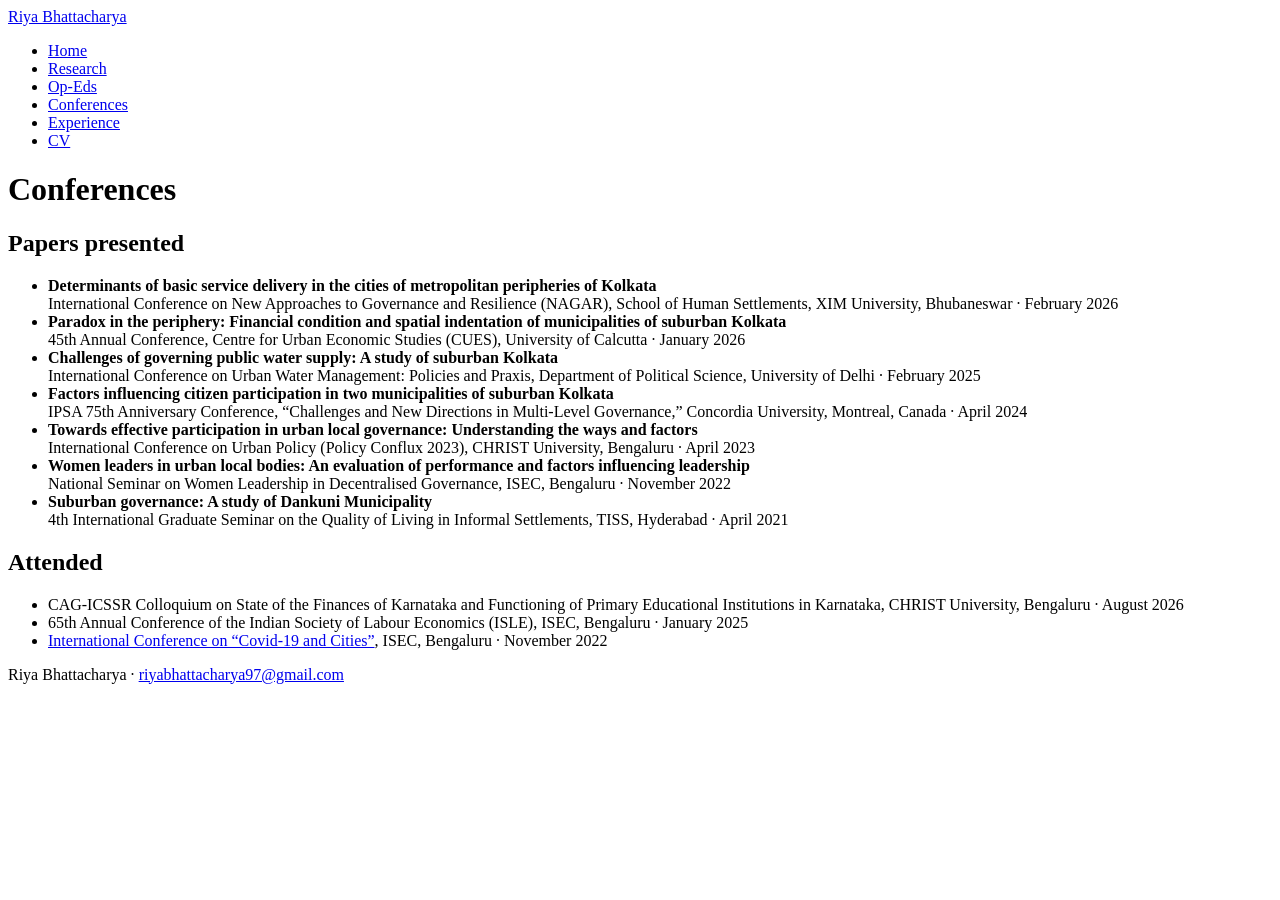
==== conferences.html @ e12c3a0f "Add files via upload" ====
<!doctype html>
<html lang="en">
<head>
<meta charset="utf-8">
<meta name="viewport" content="width=device-width, initial-scale=1">
<title>Conferences · Riya Bhattacharya</title>
<meta name="description" content="Conference presentations by Riya Bhattacharya.">
<link rel="preconnect" href="https://fonts.googleapis.com">
<link href="https://fonts.googleapis.com/css2?family=Inter:wght@400;600&family=Source+Serif+4:wght@400;600&display=swap" rel="stylesheet">
<link rel="stylesheet" href="assets/style.css">
</head>
<body>
<header class="site-header">
  <nav class="nav">
    <a class="brand" href="index.html">Riya Bhattacharya</a>
    <ul>
      <li><a href="index.html">Home</a></li>
      <li><a href="research.html">Research</a></li>
      <li><a href="op-eds.html">Op-Eds</a></li>
      <li><a class="active" href="conferences.html">Conferences</a></li>
      <li><a href="experience.html">Experience</a></li>
      <li><a href="cv.html">CV</a></li>
    </ul>
  </nav>
</header>

<main>
  <h1 class="page-title">Conferences</h1>

  <h2>Papers presented</h2>
  <ul class="plain">
    <li><strong>Determinants of basic service delivery in the cities of metropolitan peripheries of Kolkata</strong><br><span class="meta">International Conference on New Approaches to Governance and Resilience (NAGAR), School of Human Settlements, XIM University, Bhubaneswar · February 2026</span></li>
    <li><strong>Paradox in the periphery: Financial condition and spatial indentation of municipalities of suburban Kolkata</strong><br><span class="meta">45th Annual Conference, Centre for Urban Economic Studies (CUES), University of Calcutta · January 2026</span></li>
    <li><strong>Challenges of governing public water supply: A study of suburban Kolkata</strong><br><span class="meta">International Conference on Urban Water Management: Policies and Praxis, Department of Political Science, University of Delhi · February 2025</span></li>
    <li><strong>Factors influencing citizen participation in two municipalities of suburban Kolkata</strong><br><span class="meta">IPSA 75th Anniversary Conference, “Challenges and New Directions in Multi-Level Governance,” Concordia University, Montreal, Canada · April 2024</span></li>
    <li><strong>Towards effective participation in urban local governance: Understanding the ways and factors</strong><br><span class="meta">International Conference on Urban Policy (Policy Conflux 2023), CHRIST University, Bengaluru · April 2023</span></li>
    <li><strong>Women leaders in urban local bodies: An evaluation of performance and factors influencing leadership</strong><br><span class="meta">National Seminar on Women Leadership in Decentralised Governance, ISEC, Bengaluru · November 2022</span></li>
    <li><strong>Suburban governance: A study of Dankuni Municipality</strong><br><span class="meta">4th International Graduate Seminar on the Quality of Living in Informal Settlements, TISS, Hyderabad · April 2021</span></li>
  </ul>

  <h2>Attended</h2>
  <ul class="plain">
    <li>CAG-ICSSR Colloquium on State of the Finances of Karnataka and Functioning of Primary Educational Institutions in Karnataka, CHRIST University, Bengaluru <span class="meta">· August 2026</span></li>
    <li>65th Annual Conference of the Indian Society of Labour Economics (ISLE), ISEC, Bengaluru <span class="meta">· January 2025</span></li>
    <li><a href="https://www.isec.ac.in/?page_id=13111">International Conference on “Covid-19 and Cities”</a>, ISEC, Bengaluru <span class="meta">· November 2022</span></li>
  </ul>
</main>

<footer>
  Riya Bhattacharya · <a href="mailto:riyabhattacharya97@gmail.com">riyabhattacharya97@gmail.com</a>
</footer>
</body>
</html>
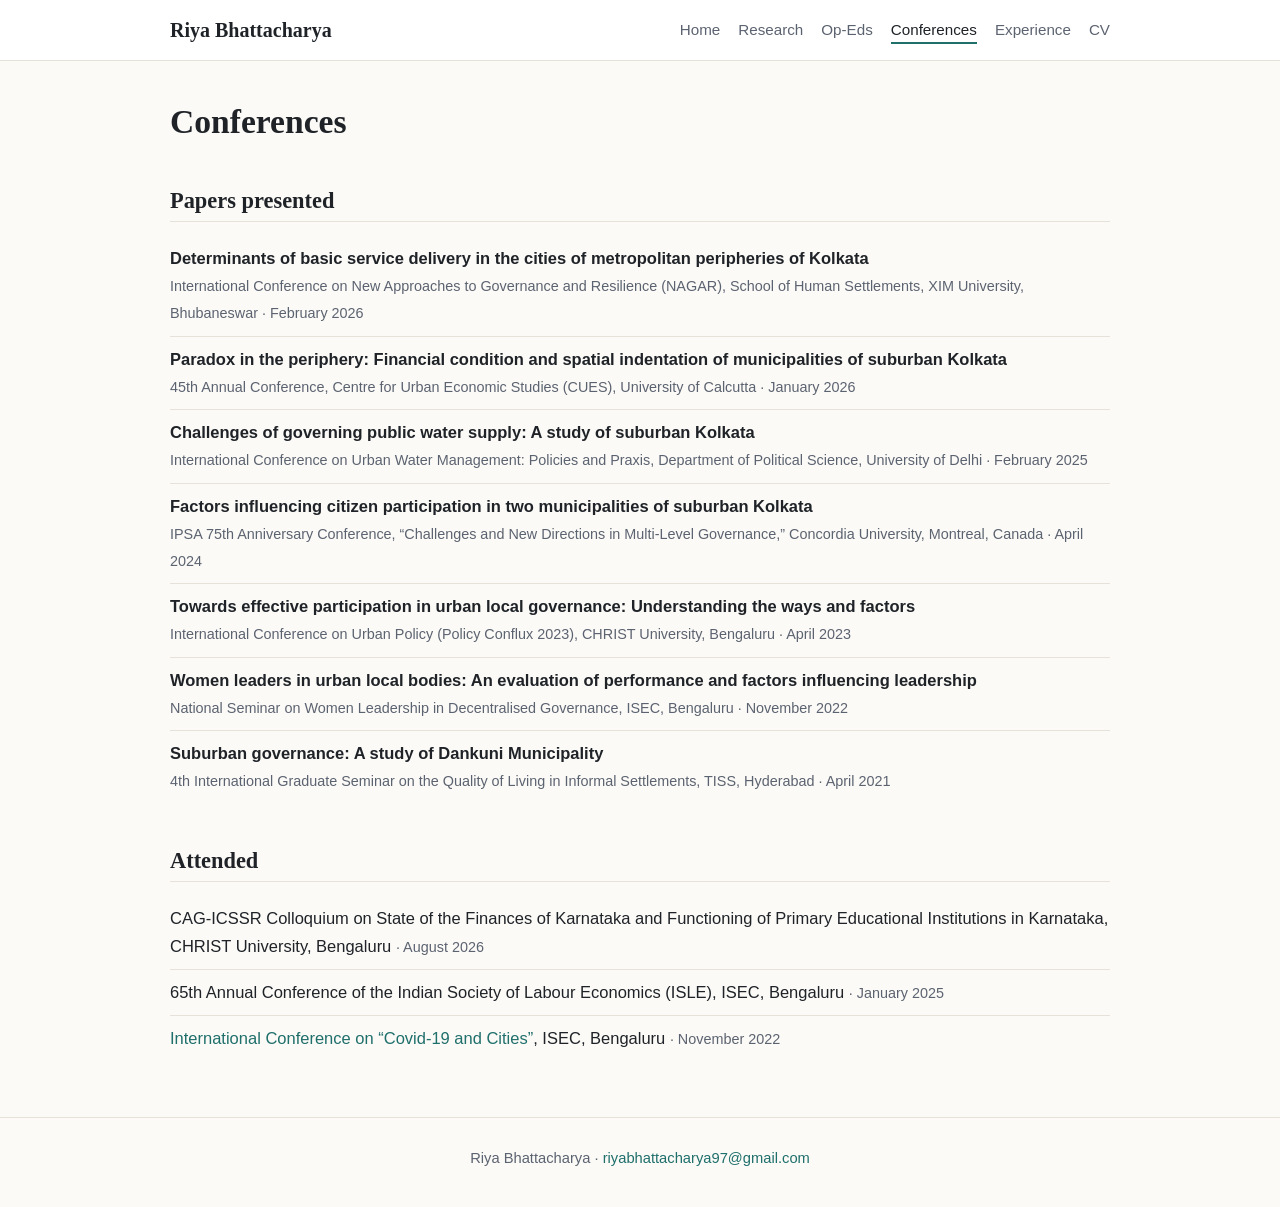
==== commit 5f72f6b4: "Add files via upload" ====
--- a/conferences.html
+++ b/conferences.html
@@ -7,7 +7,7 @@
 <meta name="description" content="Conference presentations by Riya Bhattacharya.">
 <link rel="preconnect" href="https://fonts.googleapis.com">
 <link href="https://fonts.googleapis.com/css2?family=Inter:wght@400;600&family=Source+Serif+4:wght@400;600&display=swap" rel="stylesheet">
-<link rel="stylesheet" href="assets/style.css">
+<link rel="stylesheet" href="style.css">
 </head>
 <body>
 <header class="site-header">
--- a/style.css
+++ b/style.css
@@ -0,0 +1,119 @@
+:root {
+  --bg: #fbfaf7;
+  --surface: #ffffff;
+  --text: #1f2328;
+  --muted: #5c6370;
+  --accent: #1f6f6b;
+  --accent-soft: #e4f1ef;
+  --rule: #e6e2da;
+  --serif: "Source Serif 4", Georgia, "Times New Roman", serif;
+  --sans: "Inter", Arial, Helvetica, sans-serif;
+}
+@media (prefers-color-scheme: dark) {
+  :root {
+    --bg: #15171a;
+    --surface: #1c1f23;
+    --text: #e7e5e0;
+    --muted: #a3a8b0;
+    --accent: #7cc7bf;
+    --accent-soft: #1c2b2a;
+    --rule: #2e3237;
+  }
+}
+* { box-sizing: border-box; }
+html { scroll-behavior: smooth; }
+body {
+  margin: 0;
+  background: var(--bg);
+  color: var(--text);
+  font-family: var(--sans);
+  font-size: 16.5px;
+  line-height: 1.65;
+}
+a { color: var(--accent); text-decoration: none; }
+a:hover { text-decoration: underline; }
+
+/* Header */
+.site-header {
+  border-bottom: 1px solid var(--rule);
+  background: var(--surface);
+  position: sticky; top: 0; z-index: 10;
+}
+.nav {
+  max-width: 980px; margin: 0 auto; padding: 0 20px;
+  display: flex; align-items: center; justify-content: space-between;
+  min-height: 60px; gap: 16px; flex-wrap: wrap;
+}
+.brand { font-family: var(--serif); font-size: 1.25rem; font-weight: 600; color: var(--text); }
+.brand:hover { text-decoration: none; }
+.nav ul { list-style: none; display: flex; flex-wrap: wrap; gap: 4px 18px; margin: 0; padding: 8px 0; }
+.nav ul a { color: var(--muted); font-size: 0.95rem; padding: 4px 0; border-bottom: 2px solid transparent; }
+.nav ul a:hover { color: var(--text); text-decoration: none; }
+.nav ul a.active { color: var(--text); border-bottom-color: var(--accent); }
+
+/* Layout */
+main { max-width: 980px; margin: 0 auto; padding: 40px 20px 56px; }
+h1, h2, h3 { font-family: var(--serif); line-height: 1.25; }
+h1 { font-size: 2.1rem; margin: 0 0 6px; }
+h2 {
+  font-size: 1.4rem; margin: 44px 0 14px; padding-bottom: 6px;
+  border-bottom: 1px solid var(--rule);
+}
+h3 { font-size: 1.1rem; margin: 26px 0 8px; color: var(--muted); font-family: var(--sans); font-weight: 600; letter-spacing: 0.02em; }
+.page-title { margin-bottom: 8px; }
+.lede { color: var(--muted); margin-top: 0; }
+
+/* Hero */
+.hero { display: grid; grid-template-columns: 220px 1fr; gap: 36px; align-items: start; }
+.hero img {
+  width: 220px; height: 220px; object-fit: cover; border-radius: 6px;
+  border: 1px solid var(--rule); background: var(--accent-soft);
+}
+.role { font-size: 1.05rem; color: var(--muted); margin: 0 0 18px; }
+.links { display: flex; flex-wrap: wrap; gap: 8px; margin: 18px 0 0; padding: 0; list-style: none; }
+.links a {
+  display: inline-block; padding: 5px 12px; border: 1px solid var(--rule);
+  border-radius: 999px; font-size: 0.9rem; color: var(--text); background: var(--surface);
+}
+.links a:hover { border-color: var(--accent); color: var(--accent); text-decoration: none; }
+.links a.primary { background: var(--accent); border-color: var(--accent); color: #fff; }
+@media (prefers-color-scheme: dark) { .links a.primary { color: #15171a; } }
+
+/* Lists */
+.pubs { padding-left: 1.3em; margin: 0; }
+.pubs li { margin-bottom: 14px; }
+.pubs .title { font-weight: 600; }
+.venue { font-style: italic; }
+.status {
+  display: inline-block; font-size: 0.78rem; padding: 1px 8px; border-radius: 4px;
+  background: var(--accent-soft); color: var(--accent); margin-left: 4px; max-width: 100%;
+}
+.coauth { color: var(--muted); }
+details { margin-top: 6px; }
+details summary { cursor: pointer; color: var(--muted); font-size: 0.9rem; }
+details p { font-size: 0.95rem; color: var(--muted); margin: 8px 0 0; }
+.plain { list-style: none; padding: 0; margin: 0; }
+.plain li { padding: 9px 0; border-bottom: 1px solid var(--rule); }
+.plain li:last-child { border-bottom: 0; }
+.meta { color: var(--muted); font-size: 0.9rem; }
+.tags { display: flex; flex-wrap: wrap; gap: 8px; list-style: none; padding: 0; }
+.tags li { background: var(--accent-soft); color: var(--text); padding: 3px 12px; border-radius: 999px; font-size: 0.92rem; }
+.news li { display: grid; grid-template-columns: 90px 1fr; gap: 12px; }
+.news .date { color: var(--muted); font-size: 0.9rem; }
+.video { position: relative; padding-top: 56.25%; margin-top: 10px; }
+.video iframe { position: absolute; inset: 0; width: 100%; height: 100%; border: 0; border-radius: 6px; }
+
+/* Footer */
+footer {
+  border-top: 1px solid var(--rule); text-align: center; padding: 28px 20px 36px;
+  color: var(--muted); font-size: 0.92rem;
+}
+footer .sanskrit { font-size: 1.05rem; color: var(--text); margin-bottom: 6px; }
+footer em a { color: var(--muted); }
+
+@media (max-width: 720px) {
+  .hero { grid-template-columns: 1fr; gap: 20px; }
+  .hero img { width: 160px; height: 160px; }
+  h1 { font-size: 1.75rem; }
+  .news li { grid-template-columns: 1fr; gap: 0; }
+}
